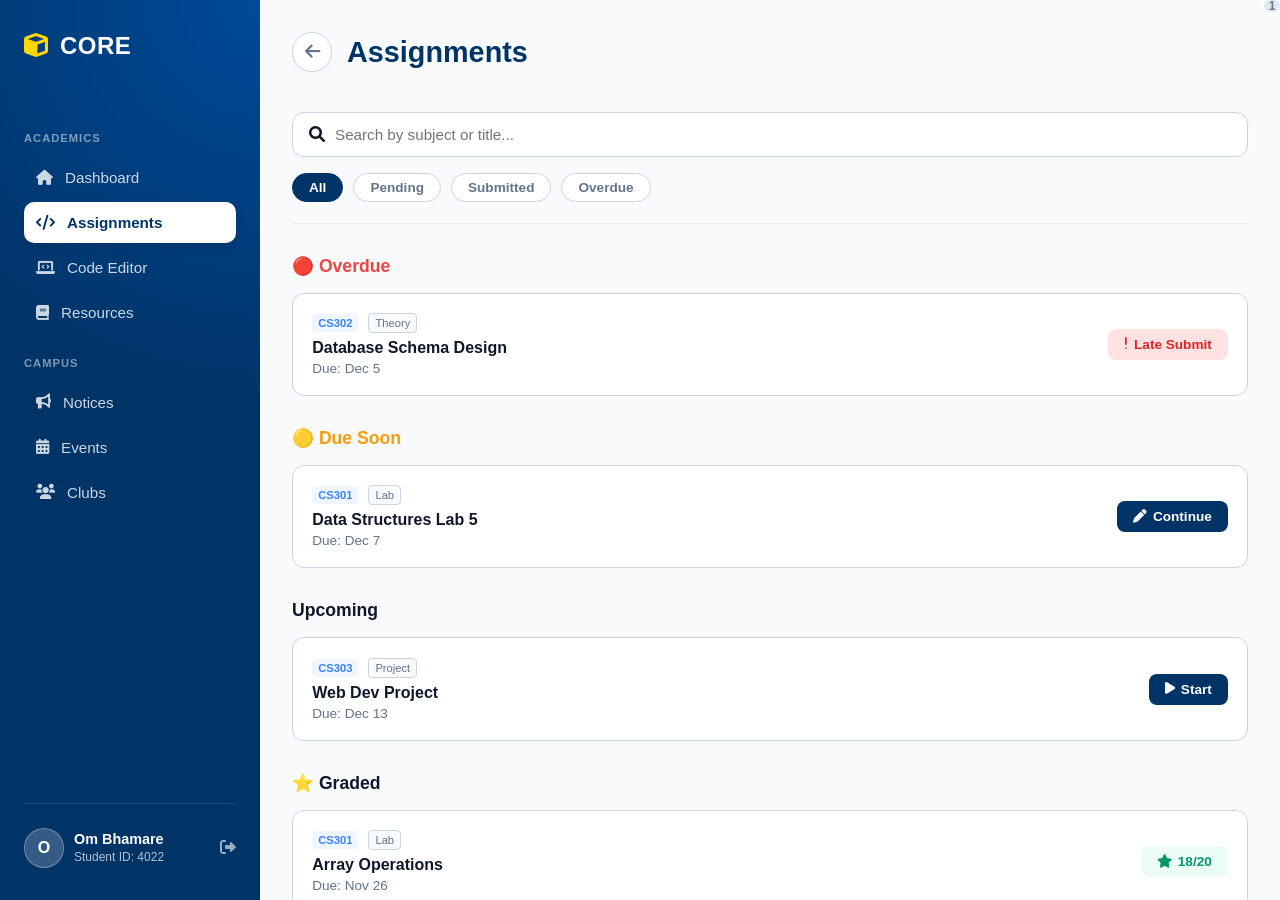
==== assignments.html @ a9c28047 "w" ====
<!DOCTYPE html>
<html lang="en">
<head>
    <meta charset="UTF-8">
    <meta name="viewport" content="width=device-width, initial-scale=1.0">
    <title>Assignments | CORE Campus</title>
    <link rel="stylesheet" href="dashboard.css"> 
    <link rel="stylesheet" href="assignments.css">
    <link rel="stylesheet" href="https://cdnjs.cloudflare.com/ajax/libs/font-awesome/6.0.0/css/all.min.css">
</head>
<body>
    <div class="app-container">
        
        <aside class="sidebar">
            <div class="sidebar-header">
                <div class="logo-icon"><i class="fas fa-cube"></i></div>
                <h2>CORE</h2>
            </div>
            
            <nav class="sidebar-nav">
                <div class="nav-group">
                    <p class="group-label">ACADEMICS</p>
                    
                    <a href="dashboard.html" class="nav-item">
                        <i class="fas fa-home"></i> <span>Dashboard</span>
                    </a>
                    
                    <a href="assignments.html" class="nav-item active">
                        <i class="fas fa-code"></i> <span>Assignments</span>
                    </a>
                    
                    <a href="workspace.html" class="nav-item">
                        <i class="fas fa-laptop-code"></i> <span>Code Editor</span>
                    </a>
                    
                    <a href="#" class="nav-item">
                        <i class="fas fa-book"></i> <span>Resources</span>
                    </a>
                </div>

                <div class="nav-group">
                    <p class="group-label">CAMPUS</p>
                    <a href="#" class="nav-item"><i class="fas fa-bullhorn"></i> <span>Notices</span></a>
                    <a href="#" class="nav-item"><i class="fas fa-calendar-alt"></i> <span>Events</span></a>
                    <a href="#" class="nav-item"><i class="fas fa-users"></i> <span>Clubs</span></a>
                </div>
            </nav>

            <div class="sidebar-footer">
                <div class="user-mini-profile">
                    <div class="avatar">O</div>
                    <div class="info">
                        <span class="name">Om Bhamare</span>
                        <span class="role">Student ID: 4022</span>
                    </div>
                    <button class="logout-btn" onclick="window.location.href='index.html'">
                        <i class="fas fa-sign-out-alt"></i>
                    </button>
                </div>
            </div>
        </aside>
        <main class="main-content">
            
            <header class="top-bar">
                <div class="page-title">
                    <button class="back-btn" onclick="window.location.href='dashboard.html'">
                        <i class="fas fa-arrow-left"></i>
                    </button>
                    <h1>Assignments</h1>
                </div>
            </header>

            <div class="controls-section">
                <div class="search-bar">
                    <i class="fas fa-search"></i>
                    <input type="text" id="searchInput" placeholder="Search by subject or title...">
                </div>
                
                <div class="filter-tabs" id="filterTabs">
                    <button class="filter-tab active" data-filter="all">All</button>
                    <button class="filter-tab" data-filter="pending">Pending</button>
                    <button class="filter-tab" data-filter="submitted">Submitted</button>
                    <button class="filter-tab" data-filter="overdue">Overdue</button>
                </div>
            </div>

            <div class="assignments-container" id="assignmentsList">
                <div class="skeleton-loader" id="loader">
                    <div class="skeleton-card"></div>
                    <div class="skeleton-card"></div>
                    <div class="skeleton-card"></div>
                </div>
            </div>

        </main>
    </div>
    
    <script src="assignments.js"></script>
</body>
</html>
---- dashboard.css ----
/* --- SHARED THEME (Matches Login) --- */
:root {
    --primary: #003366;       /* The exact Login Blue */
    --primary-dark: #002244;
    --accent: #3b82f6;        /* Tech Blue */
    --accent-light: #eff6ff;
    --bg-body: #f8fafc;       /* Same background as Login */
    --text-main: #0f172a;
    --text-muted: #64748b;
    --border: #cbd5e1;        /* Same border color as Login inputs */
    --card-radius: 16px;
    --card-shadow: 0 4px 6px -1px rgba(0, 0, 0, 0.1), 0 2px 4px -1px rgba(0, 0, 0, 0.06);
}

* { margin: 0; padding: 0; box-sizing: border-box; font-family: -apple-system, BlinkMacSystemFont, "Segoe UI", Roboto, sans-serif; }

body { background: var(--bg-body); color: var(--text-main); height: 100vh; overflow: hidden; }
a { text-decoration: none; color: inherit; }

.app-container { display: flex; height: 100%; }

/* --- SIDEBAR (Matches Login Brand Section) --- */
.sidebar {
    width: 260px;
    background: var(--primary);
    background-image: radial-gradient(circle at top right, #004a99 0%, transparent 45%); /* Login Gradient */
    color: white;
    display: flex; flex-direction: column;
    padding: 2rem 1.5rem;
    position: relative;
    z-index: 10;
}

.sidebar-header { display: flex; align-items: center; gap: 12px; margin-bottom: 3rem; }
.logo-icon { font-size: 1.5rem; color: #FFD700; /* Gold from the Owl Beak */ }
.sidebar-header h2 { font-weight: 800; font-size: 1.5rem; letter-spacing: 0.5px; }

.group-label {
    font-size: 0.7rem; font-weight: 700; color: rgba(255,255,255,0.5);
    margin-top: 1.5rem; margin-bottom: 0.8rem; letter-spacing: 1px;
}

.nav-item {
    display: flex; align-items: center; gap: 12px;
    padding: 12px; border-radius: 10px;
    color: rgba(255,255,255,0.8);
    transition: all 0.2s; font-size: 0.95rem; margin-bottom: 4px;
}
.nav-item:hover { background: rgba(255,255,255,0.1); color: white; transform: translateX(5px); }
.nav-item.active { background: white; color: var(--primary); font-weight: 600; box-shadow: 0 4px 12px rgba(0,0,0,0.1); }

/* Mini Profile at Bottom */
.sidebar-footer { margin-top: auto; padding-top: 1.5rem; border-top: 1px solid rgba(255,255,255,0.1); }
.user-mini-profile { display: flex; align-items: center; gap: 10px; }
.avatar { width: 40px; height: 40px; background: rgba(255,255,255,0.2); border-radius: 50%; display: flex; align-items: center; justify-content: center; font-weight: bold; border: 1px solid rgba(255,255,255,0.3); }
.info .name { display: block; font-size: 0.9rem; font-weight: 600; }
.info .role { font-size: 0.75rem; opacity: 0.7; }
.logout-btn { margin-left: auto; background: none; border: none; color: rgba(255,255,255,0.6); cursor: pointer; font-size: 1rem; }
.logout-btn:hover { color: #ff6b6b; }


/* --- MAIN CONTENT --- */
.main-content {
    flex: 1;
    overflow-y: auto;
    padding: 2rem;
    background: var(--bg-body);
}

/* --- TOP BAR --- */
.top-bar { display: flex; justify-content: space-between; align-items: center; margin-bottom: 2rem; }
.page-title h1 { font-size: 1.8rem; color: var(--primary); margin-bottom: 2px; }
.date-display { color: var(--text-muted); font-size: 0.9rem; }

.top-actions { display: flex; gap: 20px; align-items: center; }
.search-box {
    background: white; padding: 0.7rem 1.2rem; border-radius: 50px;
    border: 1px solid var(--border); display: flex; align-items: center; gap: 10px;
    width: 280px; transition: 0.2s;
}
.search-box:focus-within { border-color: var(--accent); box-shadow: 0 0 0 3px rgba(59, 130, 246, 0.1); }
.search-box input { border: none; outline: none; width: 100%; color: var(--text-main); }

.notif-badge {
    position: relative; width: 40px; height: 40px; background: white;
    border-radius: 50%; display: flex; align-items: center; justify-content: center;
    border: 1px solid var(--border); cursor: pointer; color: var(--text-muted);
}
.count-badge {
    position: absolute; top: -2px; right: -2px; background: #ef4444; color: white;
    font-size: 0.65rem; width: 16px; height: 16px; border-radius: 50%;
    display: flex; align-items: center; justify-content: center; border: 2px solid white;
}


/* --- DASHBOARD GRID --- */
.dashboard-grid { display: flex; flex-direction: column; gap: 1.5rem; }

/* Welcome Banner */
.welcome-section {
    background: white;
    border-radius: var(--card-radius);
    padding: 2rem;
    box-shadow: var(--card-shadow);
    display: flex; justify-content: space-between; align-items: center;
    border: 1px solid var(--border);
    /* Subtle blue accent on left to tie to Login */
    border-left: 5px solid var(--primary);
}
.welcome-text h2 { font-size: 1.6rem; margin-bottom: 5px; color: var(--text-main); }
.welcome-text p { color: var(--text-muted); }

.quick-actions { display: flex; gap: 10px; }
.action-btn {
    padding: 10px 20px; background: var(--primary); color: white;
    border: none; border-radius: 8px; font-weight: 600; cursor: pointer;
    display: flex; align-items: center; gap: 8px; transition: 0.2s;
}
.action-btn:hover { background: var(--primary-dark); transform: translateY(-2px); }
.action-btn.outline { background: white; color: var(--primary); border: 2px solid var(--primary); }
.action-btn.outline:hover { background: var(--bg-body); }

/* Stats Row */
.stats-container { display: flex; gap: 1.5rem; }
.stat-card {
    flex: 1; background: white; padding: 1.5rem;
    border-radius: var(--card-radius); box-shadow: var(--card-shadow);
    display: flex; align-items: center; gap: 15px; border: 1px solid var(--border);
}
.icon-box {
    width: 50px; height: 50px; border-radius: 12px;
    display: flex; align-items: center; justify-content: center; font-size: 1.4rem;
}
/* Using Login Palette Colors */
.icon-box.blue { background: var(--accent-light); color: var(--accent); }
.icon-box.green { background: #ecfdf5; color: #10b981; }
.icon-box.gold { background: #fffbeb; color: #f59e0b; }

.stat-info h3 { font-size: 1.8rem; font-weight: 800; color: var(--primary); line-height: 1; margin-bottom: 2px; }
.stat-info p { font-size: 0.9rem; color: var(--text-muted); font-weight: 500; }


/* Split Layout */
.content-split { display: grid; grid-template-columns: 2fr 1fr; gap: 1.5rem; }

.section-header { display: flex; justify-content: space-between; align-items: center; margin-bottom: 1rem; }
.section-header h3 { font-size: 1.2rem; color: var(--text-main); font-weight: 700; }
.section-header a { color: var(--accent); font-weight: 600; font-size: 0.9rem; }

/* Cards Styling */
.deadline-card, .feed-item {
    background: white; padding: 1.2rem; margin-bottom: 1rem;
    border-radius: 12px; border: 1px solid var(--border);
    box-shadow: 0 2px 4px rgba(0,0,0,0.02); display: flex; gap: 15px;
    transition: 0.2s;
}
.deadline-card:hover, .feed-item:hover { transform: translateY(-2px); box-shadow: var(--card-shadow); border-color: var(--accent); }

/* Deadline Specifics */
.task-icon {
    width: 40px; height: 40px; background: var(--bg-body); color: var(--text-muted);
    border-radius: 8px; display: flex; align-items: center; justify-content: center;
}
.task-content { flex: 1; }
.task-content h4 { font-size: 1rem; margin-bottom: 4px; color: var(--text-main); }
.task-meta { font-size: 0.85rem; color: var(--text-muted); margin-bottom: 8px; display: flex; gap: 10px; }
.urgency-dot { width: 8px; height: 8px; border-radius: 50%; display: inline-block; margin-right: 5px; }
.urgency-dot.red { background: #ef4444; }
.urgency-dot.orange { background: #f59e0b; }

.progress-track { height: 6px; background: #f1f5f9; border-radius: 3px; width: 100%; }
.progress-fill { height: 100%; border-radius: 3px; background: var(--primary); }

/* Feed Specifics */
.feed-item { align-items: flex-start; }
.feed-icon { margin-top: 3px; color: var(--accent); font-size: 1.1rem; }
.feed-text h4 { font-size: 0.95rem; margin-bottom: 2px; }
.feed-text p { font-size: 0.85rem; color: var(--text-muted); line-height: 1.4; }
.feed-text .time { font-size: 0.75rem; color: #cbd5e1; margin-top: 4px; display: block; }

@media (max-width: 900px) {
    .content-split { grid-template-columns: 1fr; }
    .sidebar { display: none; /* Add mobile toggle later */ }
    .main-content { margin: 0; }
}
---- assignments.css ----
/* --- Reusing Variables from dashboard.css --- */

/* STICKY CONTROLS */
.controls-section {
    position: sticky;
    top: 0;
    background: var(--bg-body); /* Matches background to look seamless */
    z-index: 10;
    padding-bottom: 1rem;
    padding-top: 0.5rem;
    margin-bottom: 1rem;
    border-bottom: 1px solid rgba(0,0,0,0.05);
}

.search-bar {
    background: white;
    padding: 0.8rem 1rem;
    border-radius: 12px;
    border: 1px solid var(--border);
    display: flex;
    align-items: center;
    gap: 10px;
    margin-bottom: 1rem;
    box-shadow: 0 2px 4px rgba(0,0,0,0.02);
}
.search-bar input { border: none; outline: none; width: 100%; font-size: 0.95rem; }

.filter-tabs { display: flex; gap: 10px; overflow-x: auto; padding-bottom: 5px; }
.filter-tab {
    padding: 6px 16px;
    background: white;
    border: 1px solid var(--border);
    border-radius: 20px;
    font-size: 0.85rem;
    font-weight: 600;
    color: var(--text-muted);
    cursor: pointer;
    transition: 0.2s;
    white-space: nowrap;
}
.filter-tab:hover { border-color: var(--accent); color: var(--accent); }
.filter-tab.active { background: var(--primary); color: white; border-color: var(--primary); }

/* --- Page Title & Back Button Styling --- */

.page-title {
    display: flex;
    align-items: center;
    gap: 15px; /* Space between arrow and text */
}

.page-title h1 {
    font-size: 1.8rem;
    color: var(--primary);
    margin: 0;
}

.back-btn {
    background: white;
    border: 1px solid var(--border); /* Matches your search bar border */
    color: var(--text-muted);
    width: 40px;
    height: 40px;
    border-radius: 50%; /* Makes it a perfect circle */
    display: flex;
    align-items: center;
    justify-content: center;
    cursor: pointer;
    transition: all 0.2s ease;
    font-size: 1.1rem;
    box-shadow: 0 2px 5px rgba(0,0,0,0.02);
}

.back-btn:hover {
    background: var(--primary); /* Deep Blue on hover */
    color: white;
    border-color: var(--primary);
    transform: translateX(-3px); /* Subtle animation moving left */
    box-shadow: 0 4px 10px rgba(0, 51, 102, 0.2);
}

/* ASSIGNMENT SECTIONS */
.section-header {
    display: flex; align-items: center; gap: 10px;
    margin-bottom: 1rem; margin-top: 2rem;
}
.section-header h2 { font-size: 1.1rem; font-weight: 700; color: var(--text-main); }
.count-badge {
    background: #e2e8f0; color: var(--text-muted);
    padding: 2px 8px; border-radius: 10px; font-size: 0.75rem; font-weight: 700;
}

/* SECTION VARIANTS */
.section-overdue h2 { color: #ef4444; }
.section-overdue .count-badge { background: #fee2e2; color: #ef4444; }

.section-duesoon h2 { color: #f59e0b; }
.section-duesoon .count-badge { background: #ffedd5; color: #c2410c; }


/* ASSIGNMENT CARD */
.assignment-card {
    background: white;
    border-radius: 12px;
    padding: 1.2rem;
    border: 1px solid var(--border);
    margin-bottom: 1rem;
    display: flex;
    justify-content: space-between;
    align-items: center;
    transition: transform 0.2s, box-shadow 0.2s;
    cursor: pointer;
    position: relative;
    overflow: hidden;
}
.assignment-card:hover {
    transform: translateY(-2px);
    box-shadow: 0 4px 12px rgba(0,0,0,0.06);
    border-color: var(--accent);
}

/* Left Side: Info */
.card-left { flex: 1; }
.card-header { display: flex; align-items: center; gap: 10px; margin-bottom: 6px; }
.subject-badge {
    font-size: 0.7rem; font-weight: 700;
    padding: 3px 6px; border-radius: 4px;
    background: #eff6ff; color: var(--accent);
    text-transform: uppercase;
}
.type-badge {
    font-size: 0.7rem; padding: 3px 6px; border-radius: 4px;
    background: #f8fafc; color: var(--text-muted); border: 1px solid var(--border);
}

.card-title { font-size: 1rem; font-weight: 600; color: var(--text-main); margin-bottom: 4px; }
.card-meta { font-size: 0.85rem; color: var(--text-muted); display: flex; align-items: center; gap: 10px; }

/* Progress Bar (Mini) */
.time-bar {
    width: 100px; height: 4px; background: #f1f5f9; border-radius: 2px;
    display: inline-block; overflow: hidden; vertical-align: middle; margin-right: 5px;
}
.time-fill { height: 100%; border-radius: 2px; }

/* Right Side: Action */
.card-action .btn {
    padding: 8px 16px; border-radius: 8px; font-size: 0.85rem; font-weight: 600;
    border: none; cursor: pointer; display: flex; align-items: center; gap: 6px;
    transition: 0.2s;
}
.btn-primary { background: var(--primary); color: white; }
.btn-primary:hover { background: var(--primary-dark); }

.btn-danger { background: #fee2e2; color: #dc2626; }
.btn-danger:hover { background: #fecaca; }

.btn-secondary { background: #f1f5f9; color: var(--text-muted); }
.btn-secondary:hover { background: #e2e8f0; }

.btn-info { background: #ecfdf5; color: #059669; }


/* SKELETON LOADER */
.skeleton-loader { display: flex; flex-direction: column; gap: 1rem; }
.skeleton-card {
    height: 100px; background: #e2e8f0; border-radius: 12px;
    animation: pulse 1.5s infinite ease-in-out;
}
@keyframes pulse {
    0% { opacity: 0.6; }
    50% { opacity: 1; }
    100% { opacity: 0.6; }
}

/* EMPTY STATE */
.empty-state { text-align: center; padding: 3rem; color: var(--text-muted); }
.empty-icon { font-size: 2rem; margin-bottom: 1rem; opacity: 0.5; }
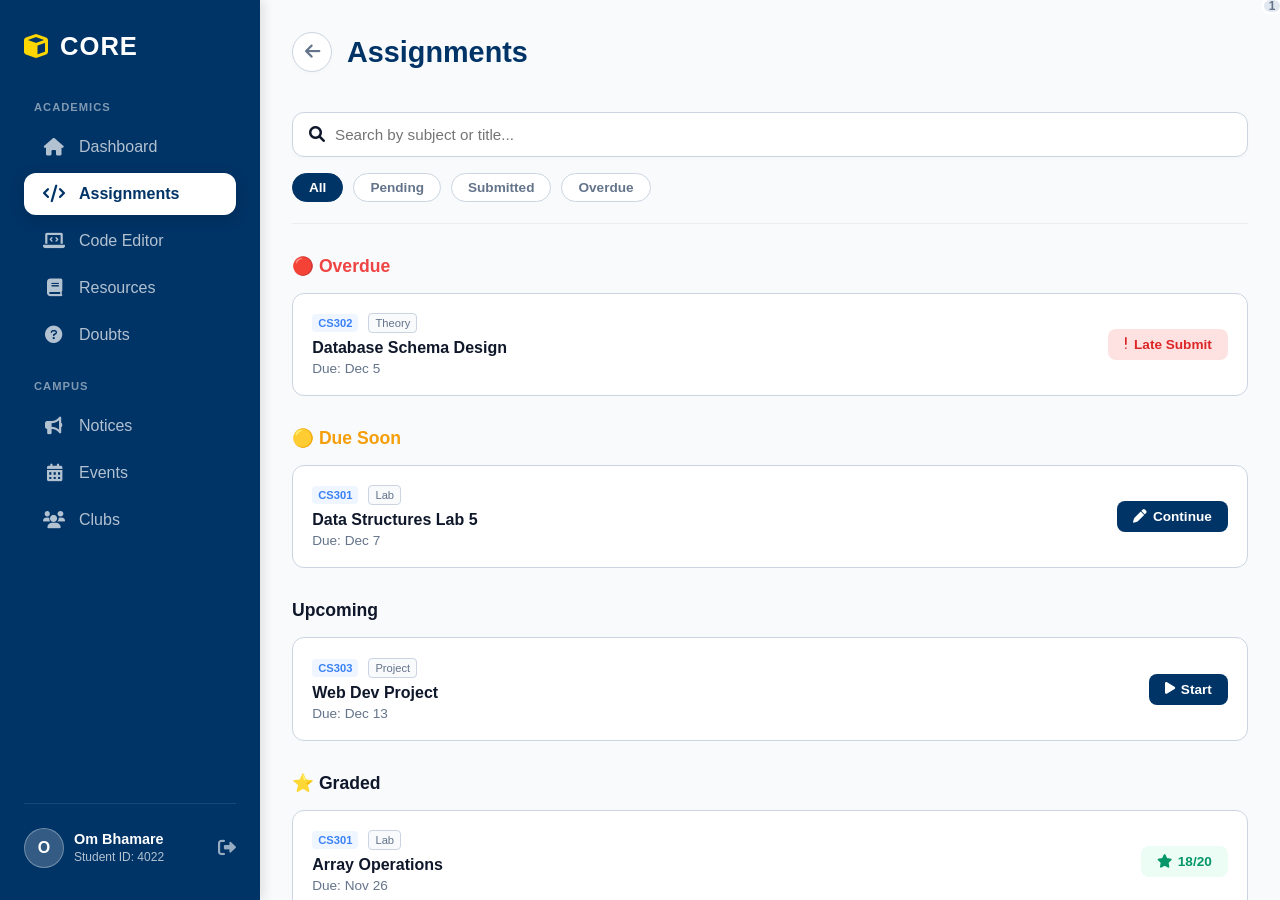
==== commit 512b15cf: "w" ====
--- a/assignments.html
+++ b/assignments.html
@@ -10,55 +10,9 @@
 </head>
 <body>
     <div class="app-container">
-        
-        <aside class="sidebar">
-            <div class="sidebar-header">
-                <div class="logo-icon"><i class="fas fa-cube"></i></div>
-                <h2>CORE</h2>
-            </div>
-            
-            <nav class="sidebar-nav">
-                <div class="nav-group">
-                    <p class="group-label">ACADEMICS</p>
-                    
-                    <a href="dashboard.html" class="nav-item">
-                        <i class="fas fa-home"></i> <span>Dashboard</span>
-                    </a>
-                    
-                    <a href="assignments.html" class="nav-item active">
-                        <i class="fas fa-code"></i> <span>Assignments</span>
-                    </a>
-                    
-                    <a href="workspace.html" class="nav-item">
-                        <i class="fas fa-laptop-code"></i> <span>Code Editor</span>
-                    </a>
-                    
-                    <a href="#" class="nav-item">
-                        <i class="fas fa-book"></i> <span>Resources</span>
-                    </a>
-                </div>
+       
+    <div id="sidebar-container"></div>
 
-                <div class="nav-group">
-                    <p class="group-label">CAMPUS</p>
-                    <a href="#" class="nav-item"><i class="fas fa-bullhorn"></i> <span>Notices</span></a>
-                    <a href="#" class="nav-item"><i class="fas fa-calendar-alt"></i> <span>Events</span></a>
-                    <a href="#" class="nav-item"><i class="fas fa-users"></i> <span>Clubs</span></a>
-                </div>
-            </nav>
-
-            <div class="sidebar-footer">
-                <div class="user-mini-profile">
-                    <div class="avatar">O</div>
-                    <div class="info">
-                        <span class="name">Om Bhamare</span>
-                        <span class="role">Student ID: 4022</span>
-                    </div>
-                    <button class="logout-btn" onclick="window.location.href='index.html'">
-                        <i class="fas fa-sign-out-alt"></i>
-                    </button>
-                </div>
-            </div>
-        </aside>
         <main class="main-content">
             
             <header class="top-bar">
@@ -96,5 +50,6 @@
     </div>
     
     <script src="assignments.js"></script>
+     <script src="sidebar.js"></script>
 </body>
 </html>
--- a/dashboard.css
+++ b/dashboard.css
@@ -1,3 +1,4 @@
+
 /* --- SHARED THEME (Matches Login) --- */
 :root {
     --primary: #003366;       /* The exact Login Blue */
@@ -19,35 +20,6 @@
 
 .app-container { display: flex; height: 100%; }
 
-/* --- SIDEBAR (Matches Login Brand Section) --- */
-.sidebar {
-    width: 260px;
-    background: var(--primary);
-    background-image: radial-gradient(circle at top right, #004a99 0%, transparent 45%); /* Login Gradient */
-    color: white;
-    display: flex; flex-direction: column;
-    padding: 2rem 1.5rem;
-    position: relative;
-    z-index: 10;
-}
-
-.sidebar-header { display: flex; align-items: center; gap: 12px; margin-bottom: 3rem; }
-.logo-icon { font-size: 1.5rem; color: #FFD700; /* Gold from the Owl Beak */ }
-.sidebar-header h2 { font-weight: 800; font-size: 1.5rem; letter-spacing: 0.5px; }
-
-.group-label {
-    font-size: 0.7rem; font-weight: 700; color: rgba(255,255,255,0.5);
-    margin-top: 1.5rem; margin-bottom: 0.8rem; letter-spacing: 1px;
-}
-
-.nav-item {
-    display: flex; align-items: center; gap: 12px;
-    padding: 12px; border-radius: 10px;
-    color: rgba(255,255,255,0.8);
-    transition: all 0.2s; font-size: 0.95rem; margin-bottom: 4px;
-}
-.nav-item:hover { background: rgba(255,255,255,0.1); color: white; transform: translateX(5px); }
-.nav-item.active { background: white; color: var(--primary); font-weight: 600; box-shadow: 0 4px 12px rgba(0,0,0,0.1); }
 
 /* Mini Profile at Bottom */
 .sidebar-footer { margin-top: auto; padding-top: 1.5rem; border-top: 1px solid rgba(255,255,255,0.1); }
